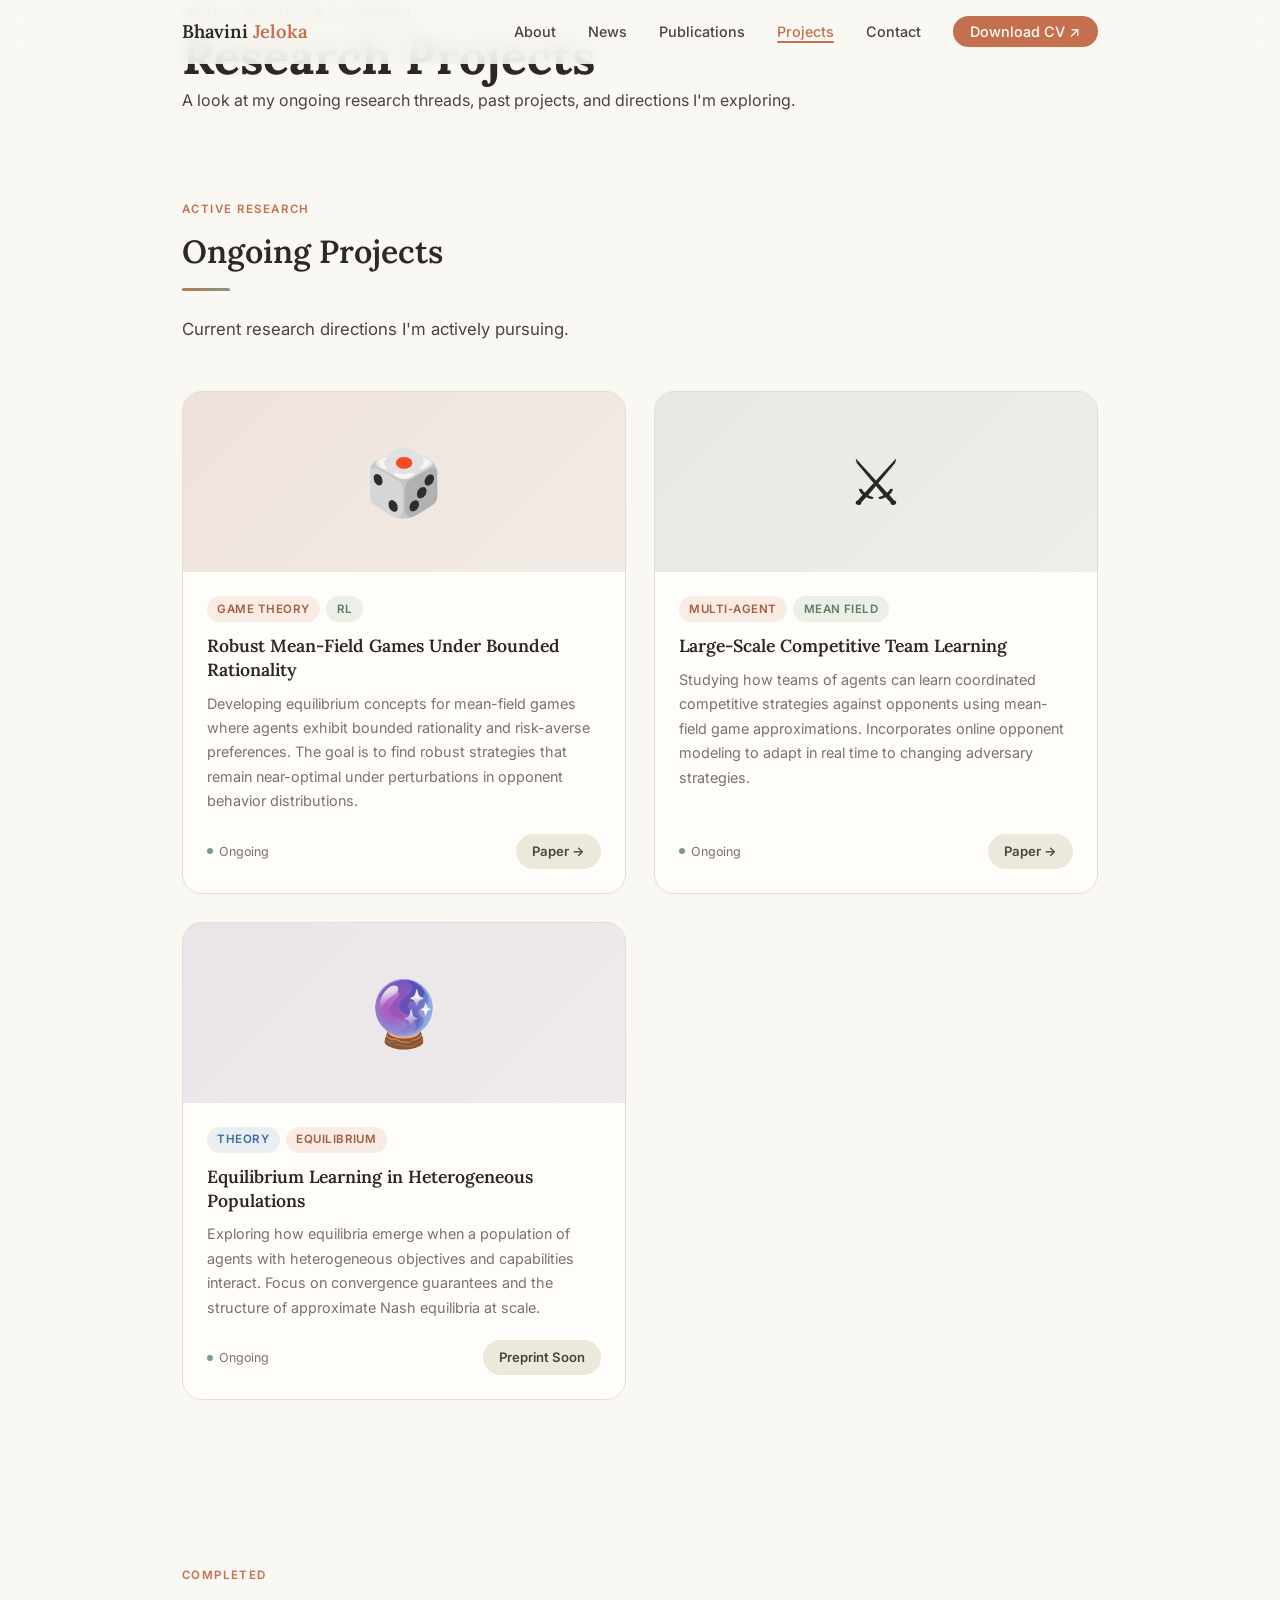
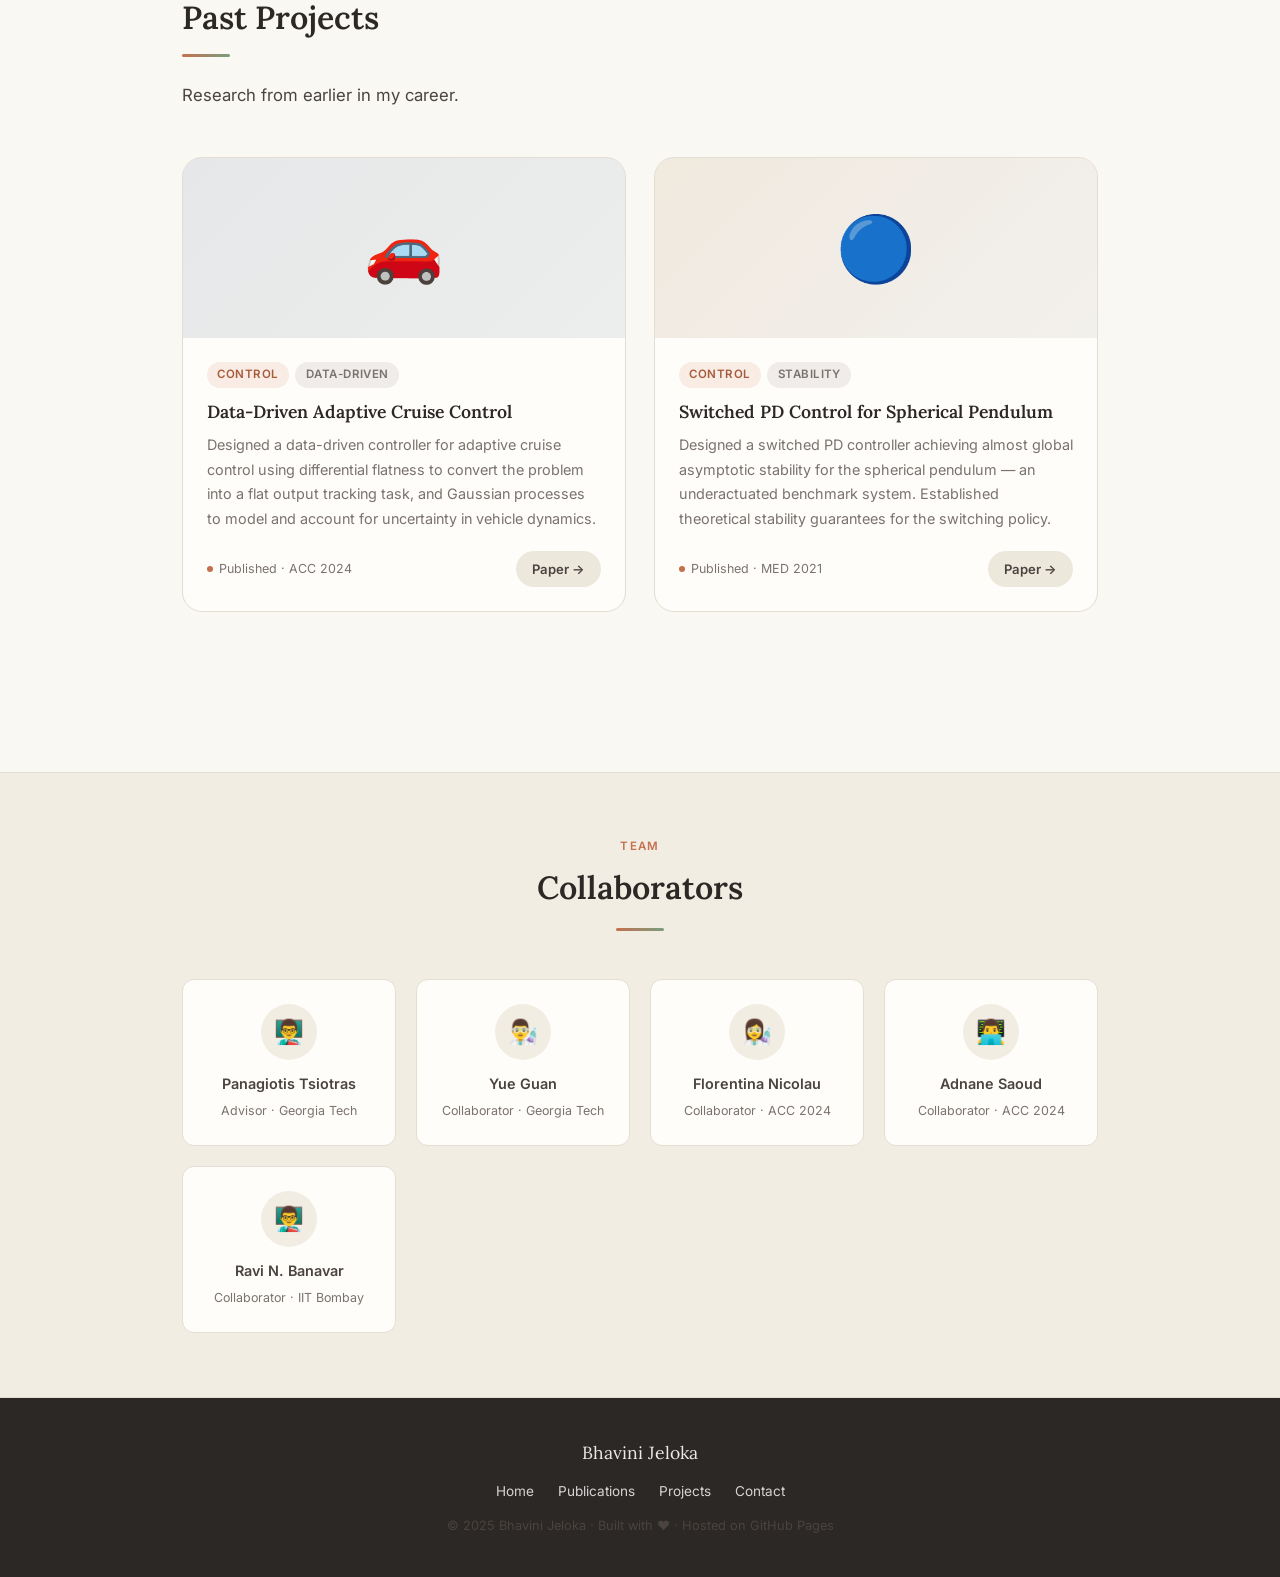
==== projects.html @ b44d127e "barebones website vibe coded with gemini" ====
<!DOCTYPE html>
<html lang="en">
<head>
  <meta charset="UTF-8" />
  <meta name="viewport" content="width=device-width, initial-scale=1.0" />
  <title>Projects — Bhavini Jeloka</title>
  <meta name="description" content="Research projects by Bhavini Jeloka: multi-agent reinforcement learning, mean-field games, robust game theory, and control systems." />
  <link rel="stylesheet" href="css/style.css" />
  <link rel="stylesheet" href="css/projects.css" />
  <link rel="icon" href="data:image/svg+xml,<svg xmlns='http://www.w3.org/2000/svg' viewBox='0 0 100 100'><text y='.9em' font-size='90'>🎓</text></svg>" />
</head>
<body>

  <!-- ═══════════════════════════════════════ -->
  <!--  NAVIGATION                             -->
  <!-- ═══════════════════════════════════════ -->
  <nav class="nav scrolled" id="main-nav" role="navigation" aria-label="Main navigation">
    <div class="nav__inner">
      <a href="index.html" class="nav__logo">Bhavini <span>Jeloka</span></a>
      <button class="nav__toggle" id="nav-toggle" aria-label="Toggle navigation" aria-expanded="false">
        <span></span><span></span><span></span>
      </button>
      <ul class="nav__links" id="nav-links" role="list">
        <li><a href="index.html#about">About</a></li>
        <li><a href="index.html#news">News</a></li>
        <li><a href="publications.html">Publications</a></li>
        <li><a href="projects.html" class="active">Projects</a></li>
        <li><a href="index.html#contact">Contact</a></li>
        <li><a href="assets/cv.pdf" class="nav__cta" target="_blank" rel="noopener">Download CV ↗</a></li>
      </ul>
    </div>
  </nav>

  <!-- ═══════════════════════════════════════ -->
  <!--  PAGE HERO                              -->
  <!-- ═══════════════════════════════════════ -->
  <header class="page-hero" aria-labelledby="projects-heading">
    <div class="container">
      <span class="page-hero__eyebrow">Work in Progress & Completed</span>
      <h1 id="projects-heading">Research Projects</h1>
      <p>A look at my ongoing research threads, past projects, and directions I'm exploring.</p>
    </div>
  </header>

  <!-- ═══════════════════════════════════════ -->
  <!--  ONGOING PROJECTS                       -->
  <!-- ═══════════════════════════════════════ -->
  <main>
    <section id="ongoing-projects" aria-labelledby="ongoing-heading">
      <div class="container">
        <div class="section-header reveal">
          <span class="section-label">Active Research</span>
          <h2 id="ongoing-heading">Ongoing Projects</h2>
          <div class="divider"></div>
          <p>Current research directions I'm actively pursuing.</p>
        </div>

        <div class="projects-grid">

          <!-- Project 1 -->
          <article class="project-card reveal" id="project-mfg-robust">
            <div class="project-card__visual theme-terracotta">
              🎲
            </div>
            <div class="project-card__body">
              <div class="project-card__tags">
                <span class="tag tag--conference">Game Theory</span>
                <span class="tag tag--workshop">RL</span>
              </div>
              <h2 class="project-card__title">Robust Mean-Field Games Under Bounded Rationality</h2>
              <p class="project-card__desc">
                Developing equilibrium concepts for mean-field games where agents exhibit bounded rationality and risk-averse preferences. The goal is to find robust strategies that remain near-optimal under perturbations in opponent behavior distributions.
              </p>
              <div class="project-card__footer">
                <span class="project-card__status ongoing">Ongoing</span>
                <div class="project-card__links">
                  <a href="#" class="btn btn--sm btn--ghost" id="proj1-paper">Paper →</a>
                </div>
              </div>
            </div>
          </article>

          <!-- Project 2 -->
          <article class="project-card reveal" id="project-competitive-teams" style="transition-delay: 0.1s;">
            <div class="project-card__visual theme-sage">
              ⚔️
            </div>
            <div class="project-card__body">
              <div class="project-card__tags">
                <span class="tag tag--conference">Multi-Agent</span>
                <span class="tag tag--workshop">Mean Field</span>
              </div>
              <h2 class="project-card__title">Large-Scale Competitive Team Learning</h2>
              <p class="project-card__desc">
                Studying how teams of agents can learn coordinated competitive strategies against opponents using mean-field game approximations. Incorporates online opponent modeling to adapt in real time to changing adversary strategies.
              </p>
              <div class="project-card__footer">
                <span class="project-card__status ongoing">Ongoing</span>
                <div class="project-card__links">
                  <a href="https://openreview.net" class="btn btn--sm btn--ghost" id="proj2-paper" target="_blank" rel="noopener">Paper →</a>
                </div>
              </div>
            </div>
          </article>

          <!-- Project 3 -->
          <article class="project-card reveal" id="project-equilibrium-learning" style="transition-delay: 0.2s;">
            <div class="project-card__visual theme-purple">
              🔮
            </div>
            <div class="project-card__body">
              <div class="project-card__tags">
                <span class="tag tag--journal">Theory</span>
                <span class="tag tag--conference">Equilibrium</span>
              </div>
              <h2 class="project-card__title">Equilibrium Learning in Heterogeneous Populations</h2>
              <p class="project-card__desc">
                Exploring how equilibria emerge when a population of agents with heterogeneous objectives and capabilities interact. Focus on convergence guarantees and the structure of approximate Nash equilibria at scale.
              </p>
              <div class="project-card__footer">
                <span class="project-card__status ongoing">Ongoing</span>
                <div class="project-card__links">
                  <a href="#" class="btn btn--sm btn--ghost" id="proj3-arxiv">Preprint Soon</a>
                </div>
              </div>
            </div>
          </article>

        </div>
      </div>
    </section>

    <!-- ═══════════════════════════════════════ -->
    <!--  PAST PROJECTS                          -->
    <!-- ═══════════════════════════════════════ -->
    <section id="past-projects" aria-labelledby="past-heading">
      <div class="container">
        <div class="section-header reveal">
          <span class="section-label">Completed</span>
          <h2 id="past-heading">Past Projects</h2>
          <div class="divider"></div>
          <p>Research from earlier in my career.</p>
        </div>

        <div class="projects-grid">

          <!-- Past Project 1 -->
          <article class="project-card reveal" id="project-acc">
            <div class="project-card__visual theme-blue">
              🚗
            </div>
            <div class="project-card__body">
              <div class="project-card__tags">
                <span class="tag tag--conference">Control</span>
                <span class="tag tag--preprint">Data-Driven</span>
              </div>
              <h2 class="project-card__title">Data-Driven Adaptive Cruise Control</h2>
              <p class="project-card__desc">
                Designed a data-driven controller for adaptive cruise control using differential flatness to convert the problem into a flat output tracking task, and Gaussian processes to model and account for uncertainty in vehicle dynamics.
              </p>
              <div class="project-card__footer">
                <span class="project-card__status completed">Published · ACC 2024</span>
                <div class="project-card__links">
                  <a href="#" class="btn btn--sm btn--ghost" id="proj-acc-paper">Paper →</a>
                </div>
              </div>
            </div>
          </article>

          <!-- Past Project 2 -->
          <article class="project-card reveal" id="project-pendulum" style="transition-delay: 0.1s;">
            <div class="project-card__visual theme-warm">
              🔵
            </div>
            <div class="project-card__body">
              <div class="project-card__tags">
                <span class="tag tag--conference">Control</span>
                <span class="tag tag--preprint">Stability</span>
              </div>
              <h2 class="project-card__title">Switched PD Control for Spherical Pendulum</h2>
              <p class="project-card__desc">
                Designed a switched PD controller achieving almost global asymptotic stability for the spherical pendulum — an underactuated benchmark system. Established theoretical stability guarantees for the switching policy.
              </p>
              <div class="project-card__footer">
                <span class="project-card__status completed">Published · MED 2021</span>
                <div class="project-card__links">
                  <a href="#" class="btn btn--sm btn--ghost" id="proj-pendulum-paper">Paper →</a>
                </div>
              </div>
            </div>
          </article>

        </div>
      </div>
    </section>

    <!-- ═══════════════════════════════════════ -->
    <!--  COLLABORATORS                          -->
    <!-- ═══════════════════════════════════════ -->
    <section class="collab-section" id="collaborators" aria-labelledby="collab-heading">
      <div class="container">
        <div class="section-header reveal" style="text-align:center; align-items:center; display:flex; flex-direction:column;">
          <span class="section-label">Team</span>
          <h2 id="collab-heading">Collaborators</h2>
          <div class="divider" style="margin: 0.75rem auto 0;"></div>
        </div>

        <div class="collab-grid">
          <div class="collab-card reveal">
            <div class="collab-card__avatar">👨‍🏫</div>
            <p class="collab-card__name">Panagiotis Tsiotras</p>
            <p class="collab-card__role">Advisor · Georgia Tech</p>
          </div>
          <div class="collab-card reveal" style="transition-delay: 0.1s;">
            <div class="collab-card__avatar">👨‍🔬</div>
            <p class="collab-card__name">Yue Guan</p>
            <p class="collab-card__role">Collaborator · Georgia Tech</p>
          </div>
          <div class="collab-card reveal" style="transition-delay: 0.15s;">
            <div class="collab-card__avatar">👩‍🔬</div>
            <p class="collab-card__name">Florentina Nicolau</p>
            <p class="collab-card__role">Collaborator · ACC 2024</p>
          </div>
          <div class="collab-card reveal" style="transition-delay: 0.2s;">
            <div class="collab-card__avatar">👨‍💻</div>
            <p class="collab-card__name">Adnane Saoud</p>
            <p class="collab-card__role">Collaborator · ACC 2024</p>
          </div>
          <div class="collab-card reveal" style="transition-delay: 0.25s;">
            <div class="collab-card__avatar">👨‍🏫</div>
            <p class="collab-card__name">Ravi N. Banavar</p>
            <p class="collab-card__role">Collaborator · IIT Bombay</p>
          </div>
        </div>
      </div>
    </section>
  </main>

  <!-- ═══════════════════════════════════════ -->
  <!--  FOOTER                                 -->
  <!-- ═══════════════════════════════════════ -->
  <footer class="footer" role="contentinfo">
    <div class="footer__inner">
      <div class="footer__name">Bhavini Jeloka</div>
      <div class="footer__links">
        <a href="index.html">Home</a>
        <a href="publications.html">Publications</a>
        <a href="projects.html">Projects</a>
        <a href="index.html#contact">Contact</a>
      </div>
      <p class="footer__copy">© 2025 Bhavini Jeloka · Built with ♥ · Hosted on GitHub Pages</p>
    </div>
  </footer>

  <script src="js/main.js"></script>
</body>
</html>
---- css/style.css ----
/* ===========================
   BHAVINI JELOKA — ACADEMIC PORTFOLIO
   Design System & Global Styles
   =========================== */

@import url('https://fonts.googleapis.com/css2?family=Lora:ital,wght@0,400;0,500;0,600;0,700;1,400;1,500&family=Inter:wght@300;400;500;600;700&display=swap');

/* ─── CSS Variables ─── */
:root {
  --ivory:        #FAF8F3;
  --ivory-dark:   #F2EDE3;
  --ivory-mid:    #EDE8DC;
  --terracotta:   #C4704F;
  --terracotta-lt:#D8886A;
  --terracotta-dk:#A85C3E;
  --sage:         #7A9E7E;
  --sage-lt:      #A8C5AB;
  --sage-dk:      #5C7E60;
  --charcoal:     #2C2826;
  --charcoal-md:  #4A4340;
  --charcoal-lt:  #7A7270;
  --warm-white:   #FFFDF9;
  --border:       #E4DDD2;
  --shadow-sm:    0 2px 8px rgba(44,40,38,0.08);
  --shadow-md:    0 8px 24px rgba(44,40,38,0.12);
  --shadow-lg:    0 16px 48px rgba(44,40,38,0.16);
  --radius-sm:    6px;
  --radius-md:    12px;
  --radius-lg:    20px;
  --transition:   0.25s ease;
  --font-serif:   'Lora', Georgia, serif;
  --font-sans:    'Inter', system-ui, sans-serif;
}

/* ─── Reset & Base ─── */
*, *::before, *::after { box-sizing: border-box; margin: 0; padding: 0; }

html {
  scroll-behavior: smooth;
  font-size: 16px;
}

body {
  font-family: var(--font-sans);
  background-color: var(--ivory);
  color: var(--charcoal);
  line-height: 1.7;
  -webkit-font-smoothing: antialiased;
}

img { max-width: 100%; display: block; }
a { color: var(--terracotta); text-decoration: none; transition: color var(--transition); }
a:hover { color: var(--terracotta-dk); }

/* ─── Typography ─── */
h1, h2, h3, h4 {
  font-family: var(--font-serif);
  line-height: 1.25;
  color: var(--charcoal);
}

h1 { font-size: clamp(2rem, 4vw, 3rem); font-weight: 700; }
h2 { font-size: clamp(1.5rem, 3vw, 2rem); font-weight: 600; }
h3 { font-size: 1.25rem; font-weight: 600; }
h4 { font-size: 1rem; font-weight: 500; }

p { margin-bottom: 1rem; color: var(--charcoal-md); }
p:last-child { margin-bottom: 0; }

.serif { font-family: var(--font-serif); }
.italic { font-style: italic; }

/* ─── Layout Helpers ─── */
.container {
  max-width: 980px;
  margin: 0 auto;
  padding: 0 2rem;
}

.container--wide {
  max-width: 1100px;
  margin: 0 auto;
  padding: 0 2rem;
}

section { padding: 5rem 0; }

/* ─── Section Headers ─── */
.section-label {
  display: inline-block;
  font-family: var(--font-sans);
  font-size: 0.72rem;
  font-weight: 600;
  letter-spacing: 0.12em;
  text-transform: uppercase;
  color: var(--terracotta);
  margin-bottom: 0.75rem;
}

.section-header {
  margin-bottom: 3rem;
}

.section-header h2 {
  margin-bottom: 0.5rem;
}

.section-header p {
  font-size: 1.05rem;
  max-width: 56ch;
}

/* ─── Divider ─── */
.divider {
  width: 48px;
  height: 3px;
  background: linear-gradient(90deg, var(--terracotta), var(--sage));
  border-radius: 99px;
  margin: 1rem 0 1.5rem;
}

/* ─── ==================== ─── */
/*  NAVIGATION                  */
/* ─── ==================== ─── */
.nav {
  position: fixed;
  top: 0;
  left: 0;
  right: 0;
  z-index: 100;
  padding: 1rem 0;
  background: rgba(250, 248, 243, 0.85);
  backdrop-filter: blur(12px);
  -webkit-backdrop-filter: blur(12px);
  border-bottom: 1px solid transparent;
  transition: border-color var(--transition), box-shadow var(--transition);
}

.nav.scrolled {
  border-color: var(--border);
  box-shadow: var(--shadow-sm);
}

.nav__inner {
  display: flex;
  align-items: center;
  justify-content: space-between;
  max-width: 980px;
  margin: 0 auto;
  padding: 0 2rem;
}

.nav__logo {
  font-family: var(--font-serif);
  font-size: 1.15rem;
  font-weight: 600;
  color: var(--charcoal);
  letter-spacing: -0.01em;
}

.nav__logo span {
  color: var(--terracotta);
}

.nav__links {
  display: flex;
  align-items: center;
  gap: 2rem;
  list-style: none;
}

.nav__links a {
  font-size: 0.9rem;
  font-weight: 500;
  color: var(--charcoal-md);
  transition: color var(--transition);
  position: relative;
}

.nav__links a::after {
  content: '';
  position: absolute;
  bottom: -3px;
  left: 0;
  width: 0;
  height: 2px;
  background: var(--terracotta);
  border-radius: 99px;
  transition: width var(--transition);
}

.nav__links a:hover {
  color: var(--terracotta);
}

.nav__links a:hover::after,
.nav__links a.active::after {
  width: 100%;
}

.nav__links a.active {
  color: var(--terracotta);
}

.nav__cta {
  padding: 0.45rem 1.1rem;
  background: var(--terracotta);
  color: var(--warm-white) !important;
  border-radius: 99px;
  font-size: 0.88rem;
  font-weight: 600;
  transition: background var(--transition), transform var(--transition) !important;
}

.nav__cta:hover {
  background: var(--terracotta-dk) !important;
  transform: translateY(-1px);
}

.nav__cta::after { display: none !important; }

.nav__toggle {
  display: none;
  flex-direction: column;
  gap: 5px;
  cursor: pointer;
  padding: 4px;
  background: none;
  border: none;
}

.nav__toggle span {
  display: block;
  width: 24px;
  height: 2px;
  background: var(--charcoal);
  border-radius: 99px;
  transition: transform var(--transition), opacity var(--transition);
}

/* ─── ==================== ─── */
/*  BUTTONS                     */
/* ─── ==================== ─── */
.btn {
  display: inline-flex;
  align-items: center;
  gap: 0.5rem;
  padding: 0.7rem 1.5rem;
  border-radius: 99px;
  font-family: var(--font-sans);
  font-size: 0.9rem;
  font-weight: 600;
  cursor: pointer;
  transition: transform var(--transition), box-shadow var(--transition), background var(--transition);
  text-decoration: none;
  border: none;
}

.btn:hover { transform: translateY(-2px); box-shadow: var(--shadow-md); }
.btn:active { transform: translateY(0); }

.btn--primary {
  background: var(--terracotta);
  color: var(--warm-white);
}
.btn--primary:hover { background: var(--terracotta-dk); color: var(--warm-white); }

.btn--outline {
  background: transparent;
  color: var(--terracotta);
  border: 2px solid var(--terracotta);
}
.btn--outline:hover { background: var(--terracotta); color: var(--warm-white); }

.btn--ghost {
  background: var(--ivory-mid);
  color: var(--charcoal-md);
}
.btn--ghost:hover { background: var(--ivory-dark); color: var(--charcoal); }

.btn--sm {
  padding: 0.4rem 1rem;
  font-size: 0.82rem;
}

/* ─── ==================== ─── */
/*  TAG CHIPS                   */
/* ─── ==================== ─── */
.tag {
  display: inline-block;
  padding: 0.2rem 0.65rem;
  border-radius: 99px;
  font-size: 0.72rem;
  font-weight: 600;
  letter-spacing: 0.04em;
  text-transform: uppercase;
}

.tag--conference {
  background: rgba(196, 112, 79, 0.12);
  color: var(--terracotta-dk);
}
.tag--workshop {
  background: rgba(122, 158, 126, 0.15);
  color: var(--sage-dk);
}
.tag--preprint {
  background: rgba(122, 114, 112, 0.12);
  color: var(--charcoal-lt);
}
.tag--journal {
  background: rgba(90, 130, 180, 0.12);
  color: #3A6BA8;
}

/* ─── ==================== ─── */
/*  CARDS                       */
/* ─── ==================== ─── */
.card {
  background: var(--warm-white);
  border: 1px solid var(--border);
  border-radius: var(--radius-md);
  padding: 1.75rem;
  transition: transform var(--transition), box-shadow var(--transition), border-color var(--transition);
}

.card:hover {
  transform: translateY(-4px);
  box-shadow: var(--shadow-md);
  border-color: var(--terracotta-lt);
}

/* ─── ==================== ─── */
/*  FOOTER                      */
/* ─── ==================== ─── */
.footer {
  background: var(--charcoal);
  color: rgba(255,255,255,0.6);
  text-align: center;
  padding: 2.5rem 2rem;
}

.footer a { color: rgba(255,255,255,0.8); }
.footer a:hover { color: var(--terracotta-lt); }

.footer__inner {
  display: flex;
  flex-direction: column;
  align-items: center;
  gap: 0.75rem;
  max-width: 600px;
  margin: 0 auto;
}

.footer__name {
  font-family: var(--font-serif);
  font-size: 1.1rem;
  color: rgba(255,255,255,0.9);
}

.footer__links {
  display: flex;
  gap: 1.5rem;
  font-size: 0.85rem;
}

.footer__copy {
  font-size: 0.8rem;
  margin: 0;
}

/* ─── ==================== ─── */
/*  ANIMATIONS                  */
/* ─── ==================== ─── */
@keyframes fadeUp {
  from { opacity: 0; transform: translateY(24px); }
  to   { opacity: 1; transform: translateY(0); }
}

@keyframes fadeIn {
  from { opacity: 0; }
  to   { opacity: 1; }
}

@keyframes float {
  0%, 100% { transform: translateY(0); }
  50%       { transform: translateY(-8px); }
}

.animate-fade-up {
  opacity: 0;
  animation: fadeUp 0.6s ease forwards;
}

.animate-fade-up.delay-1 { animation-delay: 0.1s; }
.animate-fade-up.delay-2 { animation-delay: 0.2s; }
.animate-fade-up.delay-3 { animation-delay: 0.35s; }
.animate-fade-up.delay-4 { animation-delay: 0.5s; }

/* Scroll-triggered reveal */
.reveal {
  opacity: 0;
  transform: translateY(20px);
  transition: opacity 0.6s ease, transform 0.6s ease;
}
.reveal.visible {
  opacity: 1;
  transform: none;
}

/* ─── ==================== ─── */
/*  RESPONSIVE                  */
/* ─── ==================== ─── */
@media (max-width: 768px) {
  section { padding: 3.5rem 0; }

  .nav__toggle { display: flex; }

  .nav__links {
    display: none;
    position: absolute;
    top: 100%;
    left: 0;
    right: 0;
    background: rgba(250, 248, 243, 0.98);
    backdrop-filter: blur(12px);
    flex-direction: column;
    padding: 1.5rem 2rem;
    gap: 1rem;
    border-bottom: 1px solid var(--border);
    box-shadow: var(--shadow-md);
  }

  .nav__links.open { display: flex; }
  .nav__cta { display: none; }
}
---- css/projects.css ----
/* ===========================================
   projects.css — Projects page styles
   =========================================== */

.projects-grid {
  display: grid;
  grid-template-columns: repeat(auto-fill, minmax(320px, 1fr));
  gap: 1.75rem;
}

.project-card {
  background: var(--warm-white);
  border: 1px solid var(--border);
  border-radius: var(--radius-lg);
  overflow: hidden;
  transition: transform var(--transition), box-shadow var(--transition), border-color var(--transition);
  display: flex;
  flex-direction: column;
}

.project-card:hover {
  transform: translateY(-6px);
  box-shadow: var(--shadow-lg);
  border-color: var(--terracotta-lt);
}

.project-card__visual {
  height: 180px;
  display: flex;
  align-items: center;
  justify-content: center;
  font-size: 4rem;
  position: relative;
  overflow: hidden;
}

.project-card__visual::after {
  content: '';
  position: absolute;
  inset: 0;
  background: rgba(0,0,0,0.04);
}

.project-card__body {
  padding: 1.5rem;
  flex: 1;
  display: flex;
  flex-direction: column;
}

.project-card__tags {
  display: flex;
  gap: 0.4rem;
  flex-wrap: wrap;
  margin-bottom: 0.75rem;
}

.project-card__title {
  font-size: 1.1rem;
  font-weight: 600;
  margin-bottom: 0.6rem;
  line-height: 1.35;
}

.project-card__desc {
  font-size: 0.9rem;
  color: var(--charcoal-lt);
  line-height: 1.7;
  margin-bottom: 1.25rem;
  flex: 1;
}

.project-card__footer {
  display: flex;
  align-items: center;
  justify-content: space-between;
  gap: 0.5rem;
  margin-top: auto;
}

.project-card__status {
  display: flex;
  align-items: center;
  gap: 0.4rem;
  font-size: 0.78rem;
  color: var(--charcoal-lt);
}

.project-card__status::before {
  content: '';
  width: 6px;
  height: 6px;
  border-radius: 50%;
  flex-shrink: 0;
}

.project-card__status.ongoing::before { background: var(--sage); }
.project-card__status.completed::before { background: var(--terracotta); }
.project-card__status.paused::before { background: var(--charcoal-lt); }

.project-card__links {
  display: flex;
  gap: 0.5rem;
}

/* ─── Themes ─── */
.theme-terracotta { background: linear-gradient(135deg, rgba(196,112,79,0.12), rgba(216,136,106,0.08)); }
.theme-sage       { background: linear-gradient(135deg, rgba(122,158,126,0.12), rgba(168,197,171,0.08)); }
.theme-warm       { background: linear-gradient(135deg, rgba(230,200,160,0.2), rgba(250,248,243,0.5)); }
.theme-blue       { background: linear-gradient(135deg, rgba(90,130,180,0.1), rgba(140,180,220,0.08)); }
.theme-purple     { background: linear-gradient(135deg, rgba(140,100,170,0.1), rgba(180,140,210,0.08)); }

/* ─── Collab Section ─── */
.collab-section {
  background: var(--ivory-dark);
  border-top: 1px solid var(--border);
  border-bottom: 1px solid var(--border);
  padding: 4rem 0;
  margin-top: 5rem;
}

.collab-grid {
  display: grid;
  grid-template-columns: repeat(auto-fill, minmax(200px, 1fr));
  gap: 1.25rem;
  margin-top: 2rem;
}

.collab-card {
  text-align: center;
  padding: 1.5rem 1rem;
  background: var(--warm-white);
  border: 1px solid var(--border);
  border-radius: var(--radius-md);
  transition: all var(--transition);
}

.collab-card:hover {
  transform: translateY(-3px);
  box-shadow: var(--shadow-sm);
  border-color: var(--sage-lt);
}

.collab-card__avatar {
  width: 56px;
  height: 56px;
  border-radius: 50%;
  background: var(--ivory-dark);
  display: flex;
  align-items: center;
  justify-content: center;
  font-size: 1.5rem;
  margin: 0 auto 0.75rem;
}

.collab-card__name {
  font-size: 0.9rem;
  font-weight: 600;
  margin-bottom: 0.2rem;
}

.collab-card__role {
  font-size: 0.78rem;
  color: var(--charcoal-lt);
  margin: 0;
}

@media (max-width: 640px) {
  .projects-grid { grid-template-columns: 1fr; }
}
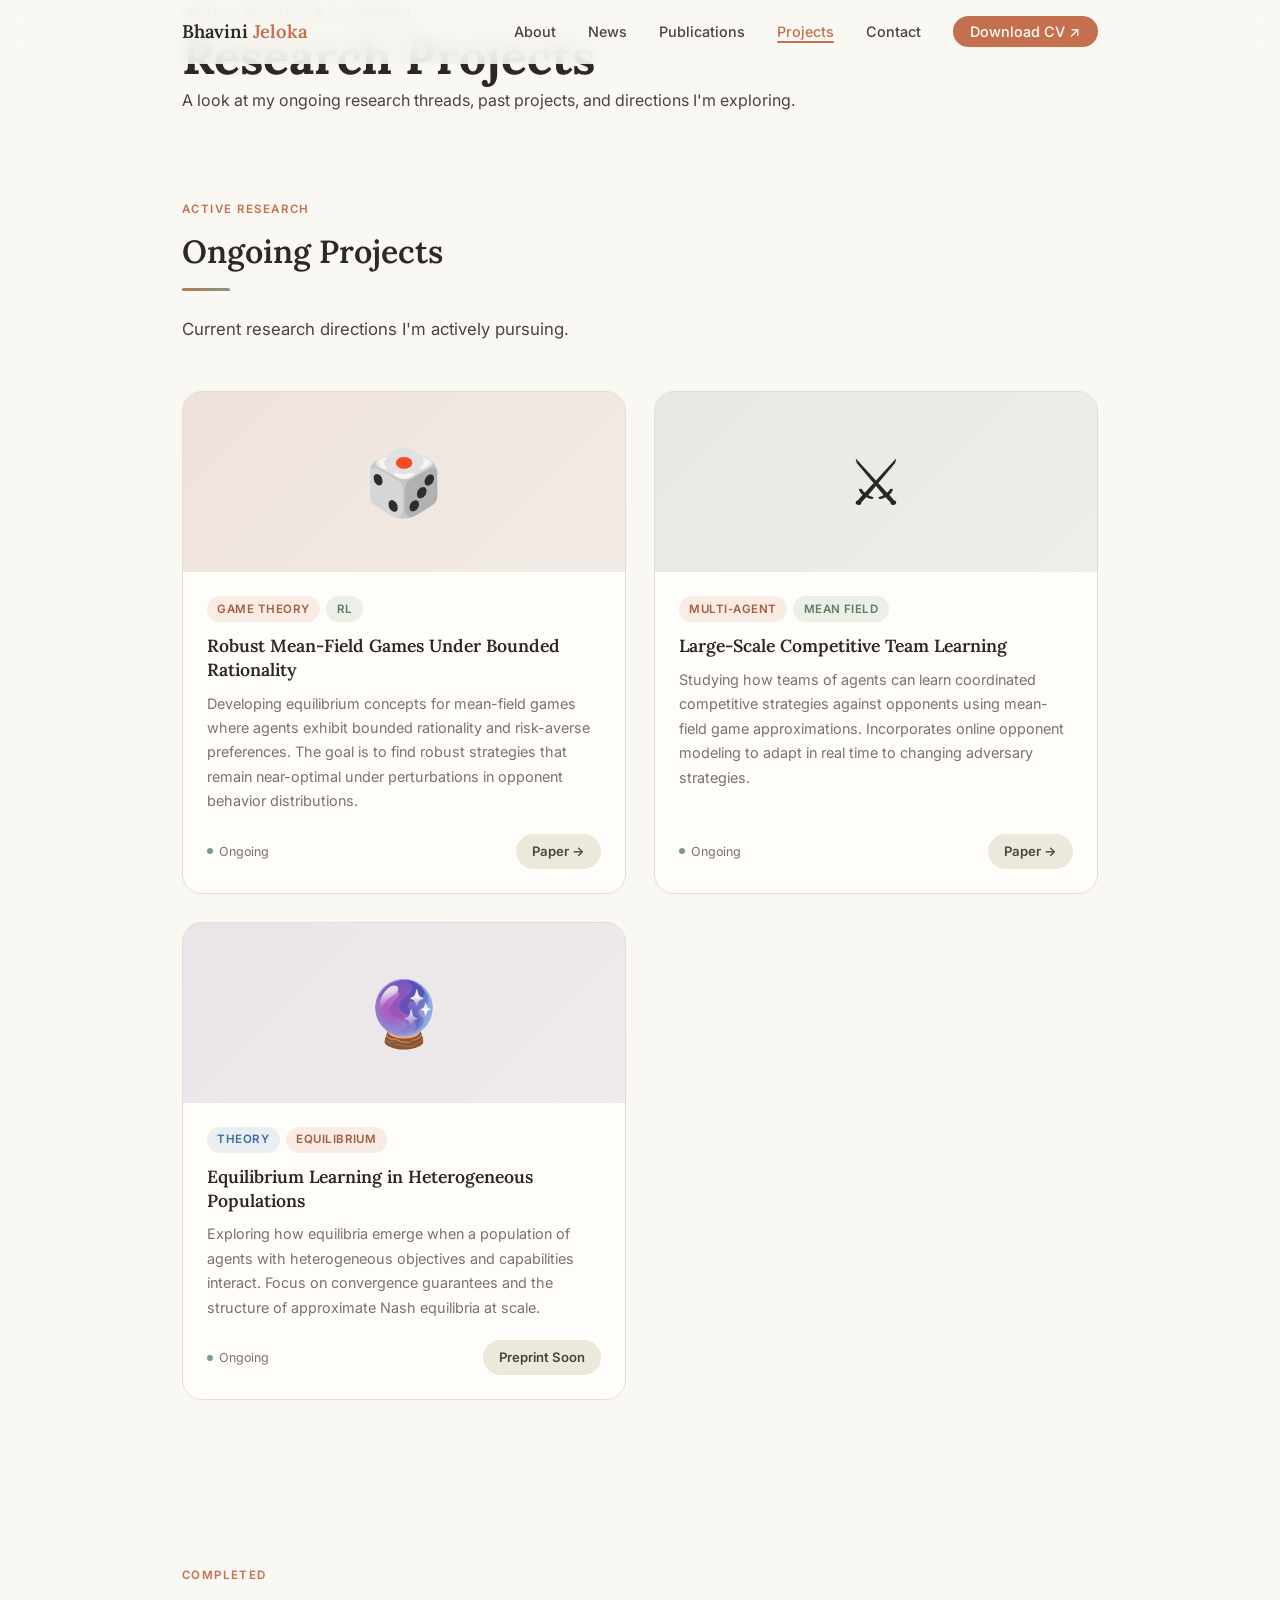
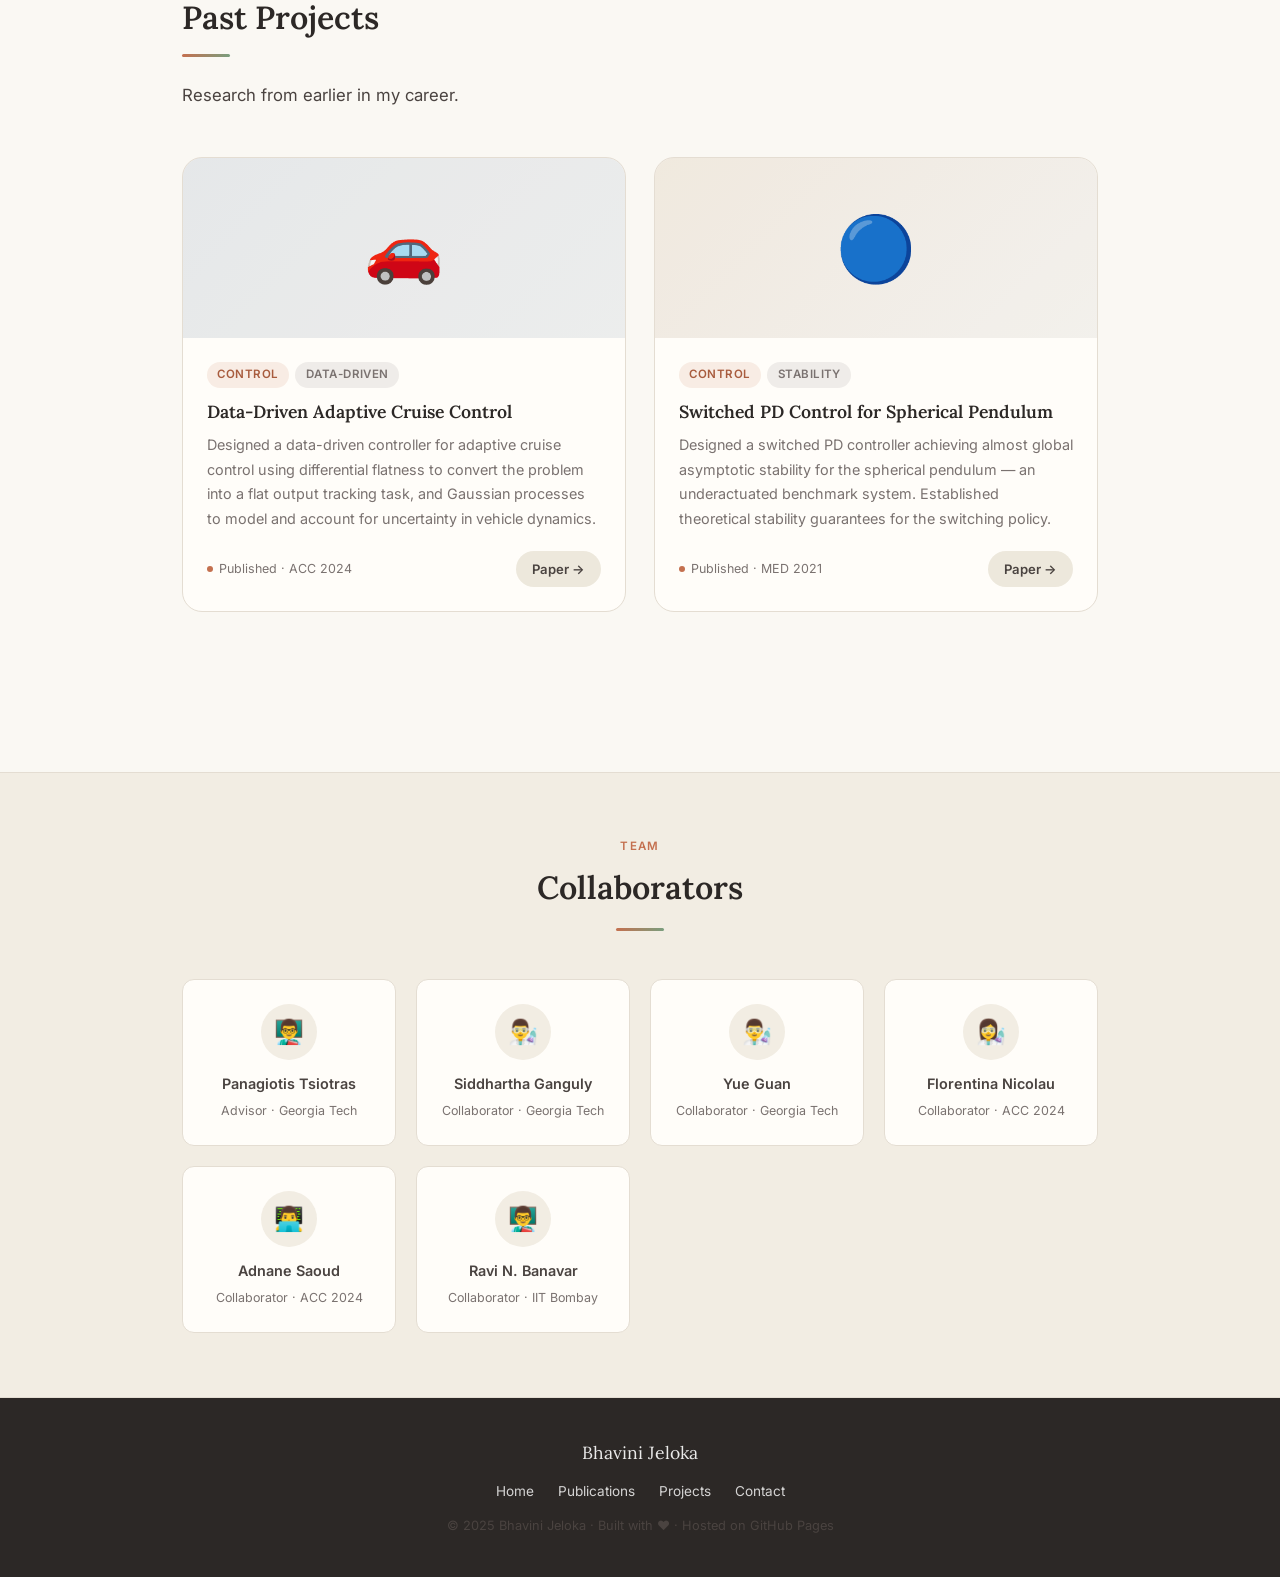
==== commit b5e1b77b: "make other modifications" ====
--- a/projects.html
+++ b/projects.html
@@ -213,6 +213,11 @@
           </div>
           <div class="collab-card reveal" style="transition-delay: 0.1s;">
             <div class="collab-card__avatar">👨‍🔬</div>
+            <p class="collab-card__name">Siddhartha Ganguly</p>
+            <p class="collab-card__role">Collaborator · Georgia Tech</p>
+          </div>
+          <div class="collab-card reveal" style="transition-delay: 0.1s;">
+            <div class="collab-card__avatar">👨‍🔬</div>
             <p class="collab-card__name">Yue Guan</p>
             <p class="collab-card__role">Collaborator · Georgia Tech</p>
           </div>
